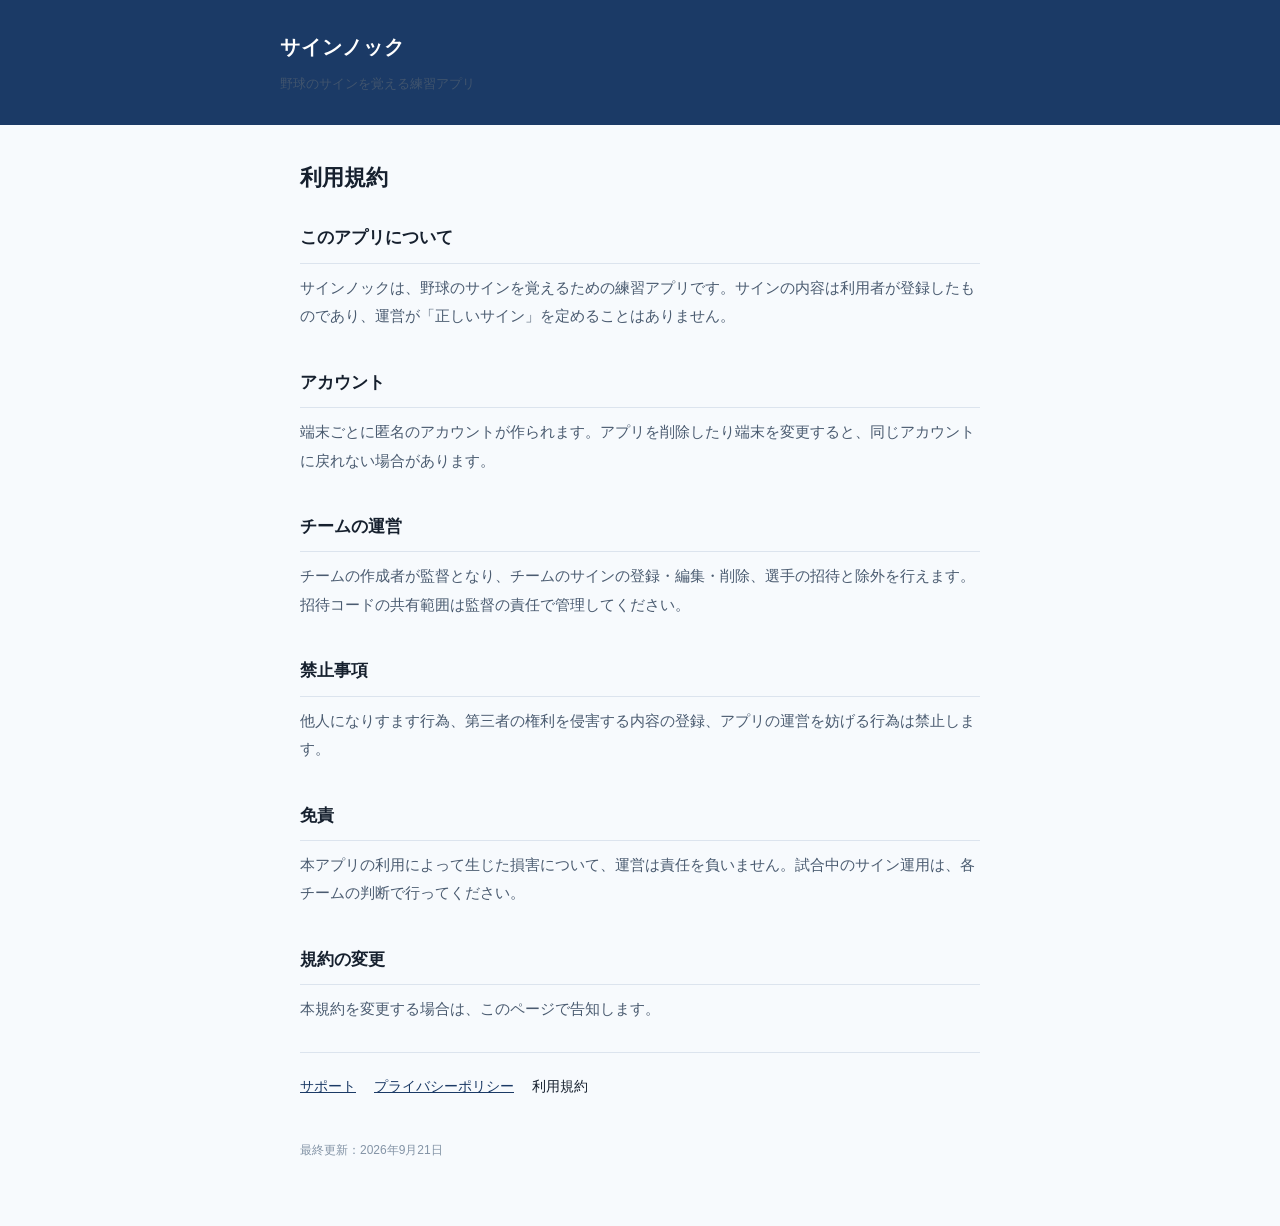
==== terms.html @ 78e3d596 "サインノックのサポート・プライバシーポリシー・利用規約ページ" ====
<!DOCTYPE html>
<html lang="ja">
<head>
<meta charset="utf-8">
<meta name="viewport" content="width=device-width, initial-scale=1">
<title>利用規約 — サインノック</title>
<link rel="stylesheet" href="style.css">
</head>
<body>
<header><div class="inner"><h1>サインノック</h1><p>野球のサインを覚える練習アプリ</p></div></header>
<main>
<h1 style="font-size:22px;margin:0 0 24px">利用規約</h1>
<h2>このアプリについて</h2>
<p>サインノックは、野球のサインを覚えるための練習アプリです。サインの内容は利用者が登録したものであり、運営が「正しいサイン」を定めることはありません。</p>
<h2>アカウント</h2>
<p>端末ごとに匿名のアカウントが作られます。アプリを削除したり端末を変更すると、同じアカウントに戻れない場合があります。</p>
<h2>チームの運営</h2>
<p>チームの作成者が監督となり、チームのサインの登録・編集・削除、選手の招待と除外を行えます。招待コードの共有範囲は監督の責任で管理してください。</p>
<h2>禁止事項</h2>
<p>他人になりすます行為、第三者の権利を侵害する内容の登録、アプリの運営を妨げる行為は禁止します。</p>
<h2>免責</h2>
<p>本アプリの利用によって生じた損害について、運営は責任を負いません。試合中のサイン運用は、各チームの判断で行ってください。</p>
<h2>規約の変更</h2>
<p>本規約を変更する場合は、このページで告知します。</p>
<nav><a href="index.html">サポート</a><a href="privacy.html">プライバシーポリシー</a><span>利用規約</span></nav>
<footer>最終更新：2026年9月21日</footer>
</main>
</body>
</html>
---- style.css ----
:root {
  --navy: #1B3A66;
  --ink: #16202E;
  --sub: #4A5B70;
  --line: #DCE4EE;
  --bg: #F7FAFD;
}
* { box-sizing: border-box; }
body {
  margin: 0;
  font-family: -apple-system, BlinkMacSystemFont, "Hiragino Sans", "Noto Sans JP", sans-serif;
  color: var(--ink);
  background: var(--bg);
  line-height: 1.9;
  -webkit-text-size-adjust: 100%;
}
header {
  background: var(--navy);
  color: #fff;
  padding: 28px 20px;
}
header .inner, main { max-width: 720px; margin: 0 auto; }
header h1 { margin: 0; font-size: 20px; letter-spacing: .04em; }
header p { margin: 6px 0 0; font-size: 13px; opacity: .8; }
main { padding: 32px 20px 64px; }
h2 { font-size: 17px; margin: 36px 0 10px; padding-bottom: 8px; border-bottom: 1px solid var(--line); }
h2:first-of-type { margin-top: 0; }
p { font-size: 15px; color: var(--sub); margin: 0 0 14px; }
a { color: var(--navy); }
nav { margin-top: 28px; padding-top: 20px; border-top: 1px solid var(--line); font-size: 14px; }
nav a { margin-right: 18px; }
footer { font-size: 12px; color: #8494A6; margin-top: 40px; }
ul { font-size: 15px; color: var(--sub); padding-left: 1.3em; }
li { margin-bottom: 8px; }
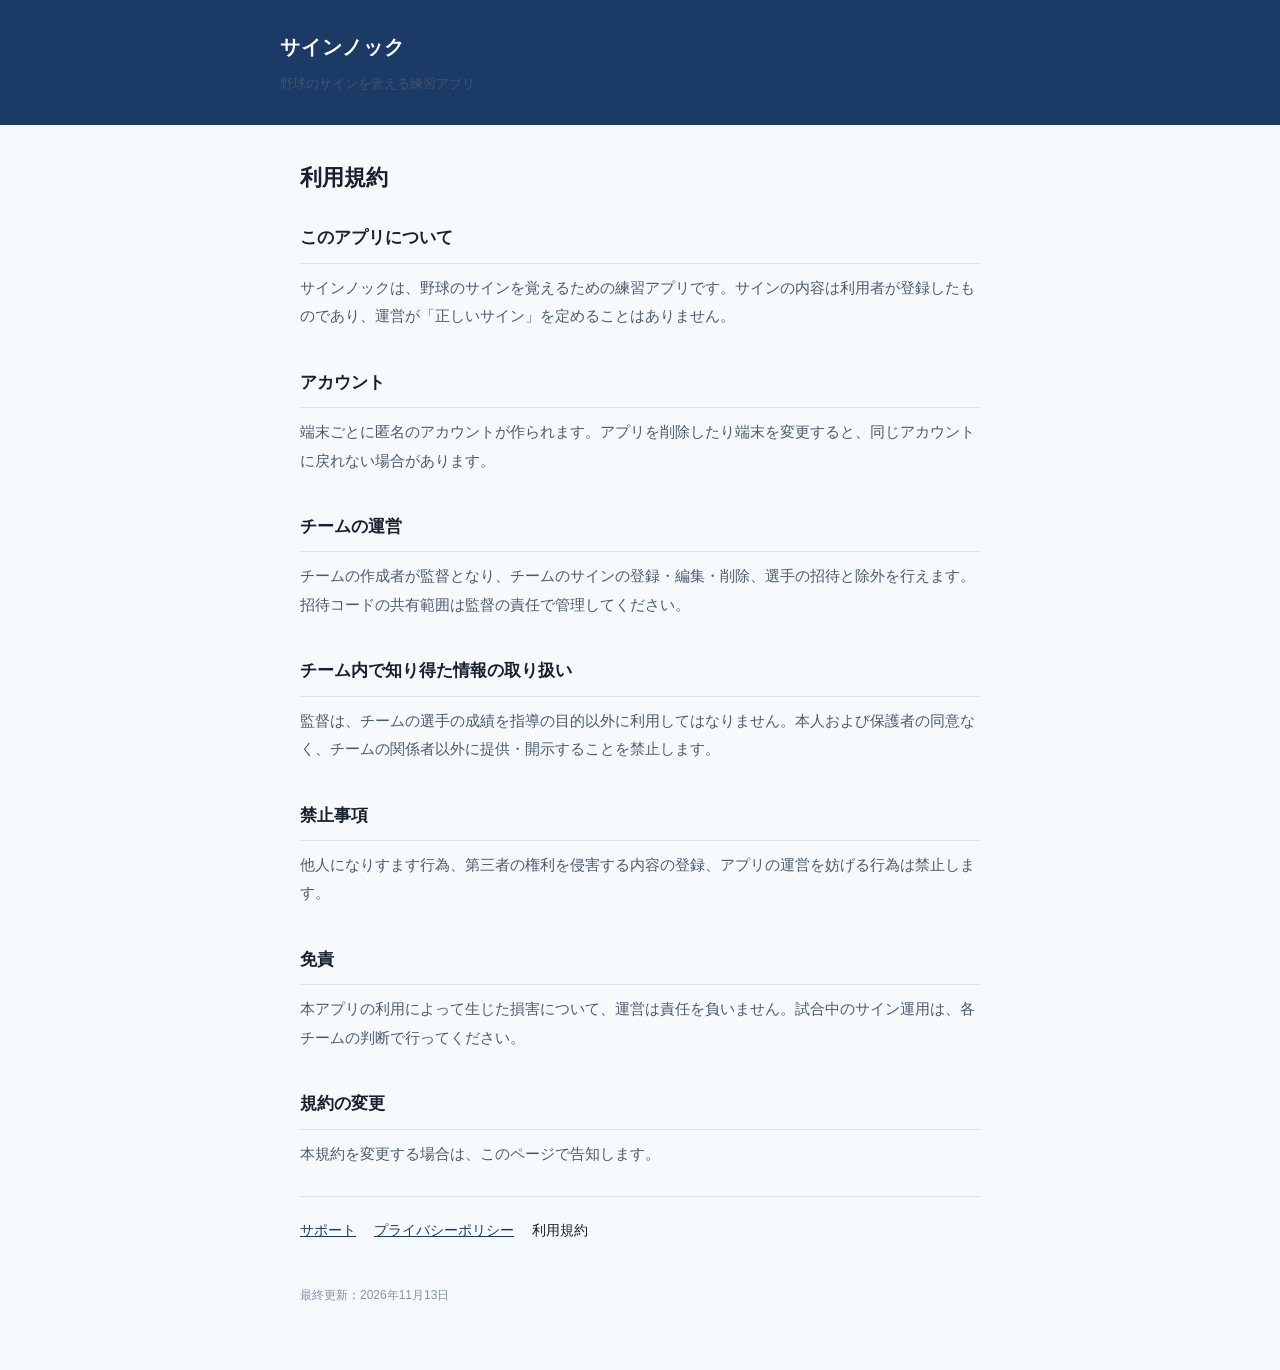
==== commit 5147d71f: "プライバシーポリシーと利用規約に不足していた記載を追加 - 不具合の記録（クラッシュログ）の収集を明記。従来「収集する情報」に   記載がないまま保存していたため、項目を新設し本文も「〜だけです」を修" ====
--- a/terms.html
+++ b/terms.html
@@ -16,6 +16,8 @@
 <p>端末ごとに匿名のアカウントが作られます。アプリを削除したり端末を変更すると、同じアカウントに戻れない場合があります。</p>
 <h2>チームの運営</h2>
 <p>チームの作成者が監督となり、チームのサインの登録・編集・削除、選手の招待と除外を行えます。招待コードの共有範囲は監督の責任で管理してください。</p>
+<h2>チーム内で知り得た情報の取り扱い</h2>
+<p>監督は、チームの選手の成績を指導の目的以外に利用してはなりません。本人および保護者の同意なく、チームの関係者以外に提供・開示することを禁止します。</p>
 <h2>禁止事項</h2>
 <p>他人になりすます行為、第三者の権利を侵害する内容の登録、アプリの運営を妨げる行為は禁止します。</p>
 <h2>免責</h2>
@@ -23,7 +25,7 @@
 <h2>規約の変更</h2>
 <p>本規約を変更する場合は、このページで告知します。</p>
 <nav><a href="index.html">サポート</a><a href="privacy.html">プライバシーポリシー</a><span>利用規約</span></nav>
-<footer>最終更新：2026年9月21日</footer>
+<footer>最終更新：2026年11月13日</footer>
 </main>
 </body>
 </html>
